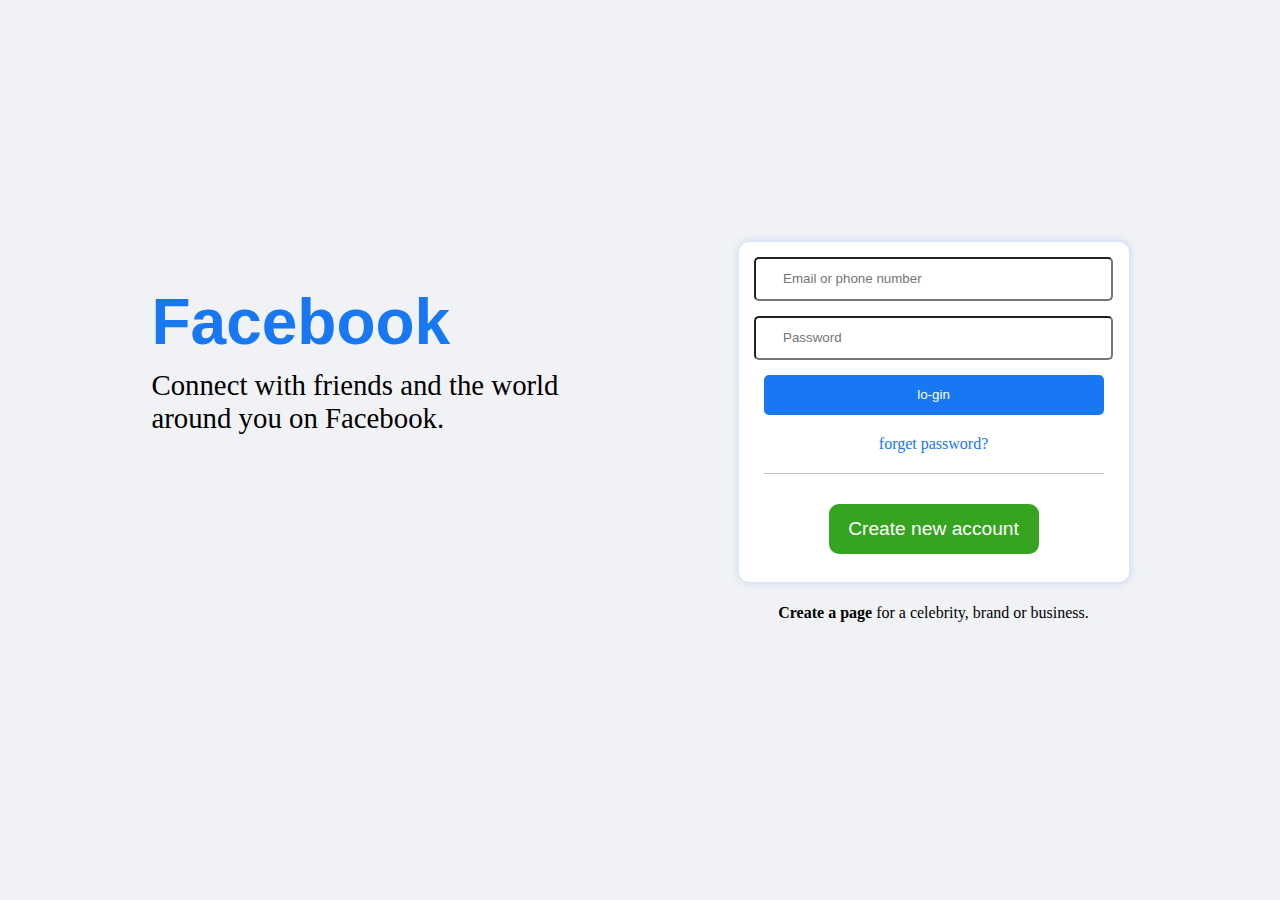
==== index.html @ abb7cc88 "Add files via upload" ====
<!DOCTYPE html>
<html lang="en">

<head>
    <meta charset="UTF-8">
    <meta http-equiv="X-UA-Compatible" content="IE=edge">
    <meta name="viewport" content="width=device-width, initial-scale=1.0">
    <link rel="stylesheet" href="style.css">
    <title>Facebook Clone</title>
</head>

<body>
    <div class="row">
        <div class="facebook-text">
            <h1>Facebook</h1>
            <p>Connect with friends and the world <br> around you on Facebook.</p>
        </div>
        <div class="box">
            <form class="form-box" action="hello">
                <input type="username" placeholder="Email or phone number">
                <input type="password" placeholder="Password">
                <button class="button" type="submit">lo-gin</button> <br>
                <a href="#">forget password?</a>
            </form>
            <div class="create">
                <button>
                    Create new account
                </button>
            </div>
            <div class="faltu">
                <p><a href="#">Create a page</a> for a celebrity, brand or business.</p>
            </div>
        </div>

    </div>
</body>
<script src="index.js">
</script>
</html>
---- style.css ----
*{
    margin: 0px;
    padding: 0px;
}

.row{
   height: 100vh;
    display: flex;
    justify-content: center;
    align-items: center;
    background-color: #f0f2f5;
}

.facebook-text {
    margin-right: 30px;
    margin-bottom: 14%;
}
.facebook-text h1{
    font-size: 4rem;
    color: rgb(24, 119, 242);
    font-family: 'Franklin Gothic Medium', 'Arial Narrow', Arial, sans-serif;
}
.facebook-text p{
    font-size: 1.8rem;
    margin-top: 10px;
}



/* *********************** */
.box{
    margin-left: 150px;
    border-radius: 10px;
    height: 340px;
    width: 390px;
    background-color:rgb(255, 255, 255);
    box-shadow: 0px 0px 5px 3px #d9e3f1;
    margin-bottom: 6%;
    text-align: center;
    
}
input{
    display: block;
    width: 340px;
    height: 40px;
    margin: 15px auto;
    border-radius: 5px;
    caret-color: rgb(4, 23, 15);
   padding-left: 15px;
}
input::placeholder{
    padding: 12px;
}
.button{
    width: 340px;
    background-color:rgb(24, 119, 242) ;
    height: 40px;
    color: white;
    border: 0px;
    border-radius: 5px;
    margin-bottom: 20px;
    cursor: pointer;
}
.button:hover{
    transition: 0.5s;
    transform: scale(1.01);
}
.box a{
    color: rgb(24, 119, 242);
    text-decoration: none;
    
}
.box a:hover{
  
    text-decoration: underline;
    
}
.create{
    margin: 20px auto;
     width: 340px;
     border-top: 1px solid rgb(203, 192, 192);
}
.create button{
    width: 210px;
    height: 50px;
    margin-top: 30px;
    background-color: rgb(54, 164, 32);
    border: 0px;
    border-radius: 10px;
    color: white;
    font-size: 1.2rem;
}
.create button:hover{
    transition: 0.5s;
    transform: scale(1.01);
}
.faltu{
    margin-top: 50px;
    position: relative;

}
.faltu p a{
   color: black;
   font-weight: 600;

}
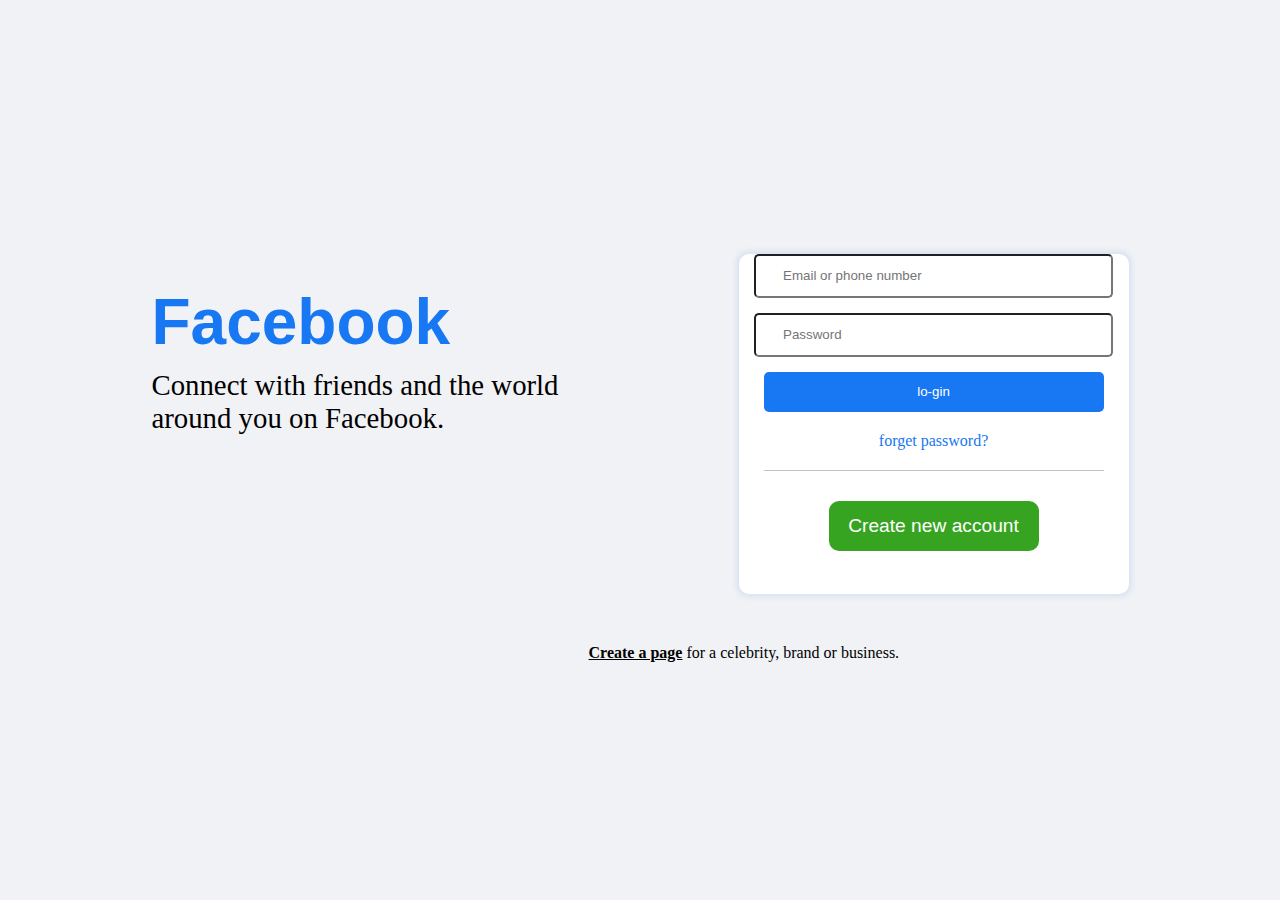
==== commit 16118c0a: "make responsive" ====
--- a/index.html
+++ b/index.html
@@ -11,29 +11,38 @@
 
 <body>
     <div class="row">
+
         <div class="facebook-text">
             <h1>Facebook</h1>
             <p>Connect with friends and the world <br> around you on Facebook.</p>
         </div>
-        <div class="box">
-            <form class="form-box" action="hello">
-                <input type="username" placeholder="Email or phone number">
-                <input type="password" placeholder="Password">
-                <button class="button" type="submit">lo-gin</button> <br>
-                <a href="#">forget password?</a>
-            </form>
-            <div class="create">
-                <button>
-                    Create new account
-                </button>
+
+        <div class="container">
+            <div class="box">
+                <form class="form-box" action="hello">
+                    <input type="username" placeholder="Email or phone number">
+                    <input type="password" placeholder="Password">
+                    <button class="button" type="submit">lo-gin</button> <br>
+                    <a href="#">forget password?</a>
+                </form>
+                <div class="create">
+                    <button>
+                        Create new account
+                    </button>
+                </div>
             </div>
             <div class="faltu">
                 <p><a href="#">Create a page</a> for a celebrity, brand or business.</p>
             </div>
+
         </div>
+    </div>
 
-    </div>
+
+
+
 </body>
 <script src="index.js">
 </script>
+
 </html>--- a/style.css
+++ b/style.css
@@ -104,3 +104,47 @@
    font-weight: 600;
 
 }
+/* **************************responsivecss*************** */
+@media(max-width:700px){
+    .row{
+        height: auto;
+         display: block;
+         text-align: center;
+         width: 100%;
+        margin: auto;
+        
+     }
+     .facebook-text {
+        width: 100%;
+        margin: auto;
+     }
+     .facebook-text h1{
+        padding-top: 2rem;
+        font-size: 2.5rem;
+        color: rgb(24, 119, 242);
+        font-family: 'Franklin Gothic Medium', 'Arial Narrow', Arial, sans-serif;
+    }
+    .facebook-text p{
+        padding-bottom: 2rem;
+        font-size: 1rem;
+        margin-top: 10px;
+    }
+     .container{
+        height: 80vh;
+        width: 100%;
+        margin: auto;
+    }
+     .box form{
+       padding: 1rem;
+    }
+    .box{
+        border-radius: 10px;
+        height: 50vh;
+        width: 390px;
+        margin: 20px auto auto auto;
+        background-color:rgb(255, 255, 255);
+        box-shadow: 0px 0px 5px 3px #d9e3f1;
+        text-align: center;
+    }
+   
+}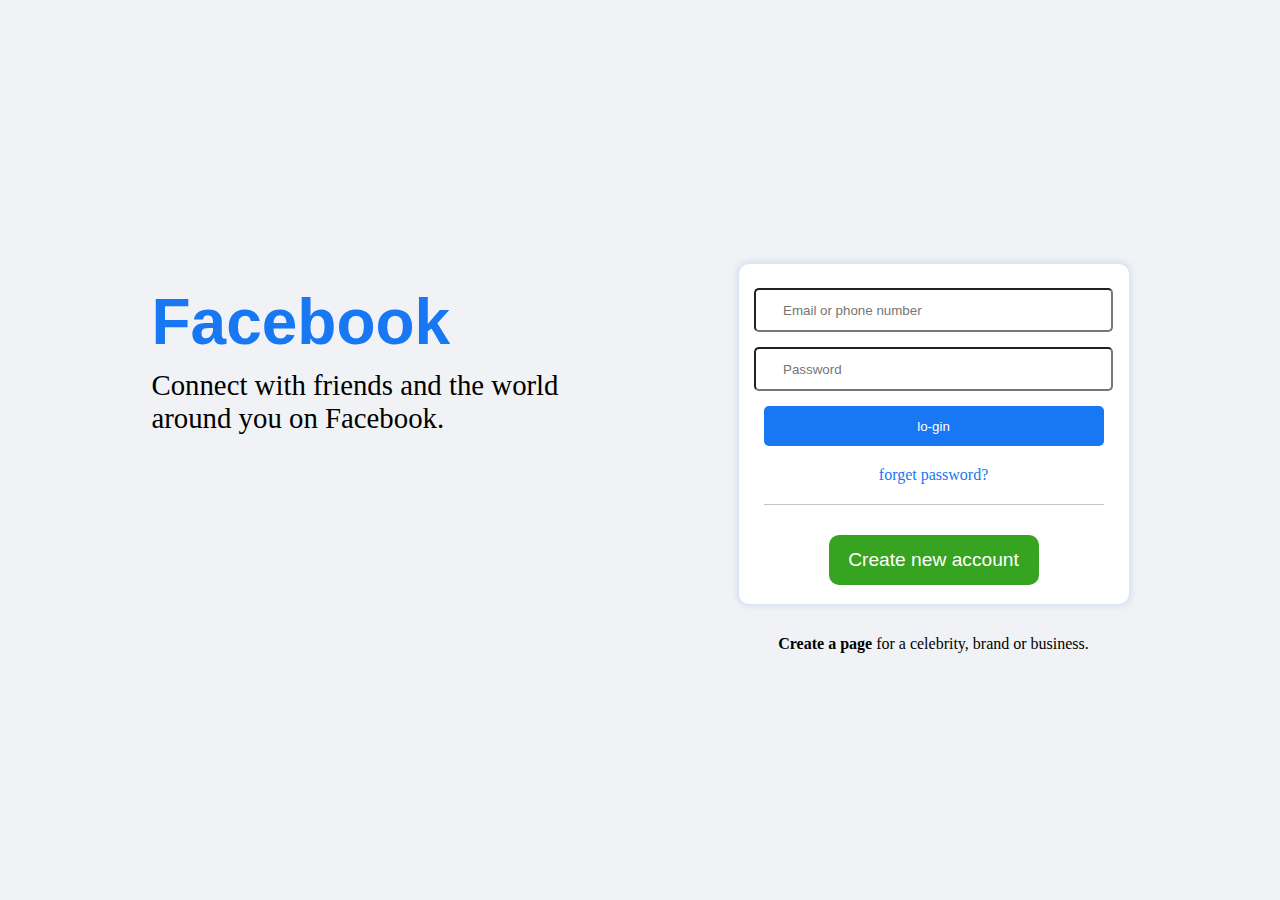
==== commit 7cf1c65e: "make responsive" ====
--- a/index.html
+++ b/index.html
@@ -30,9 +30,9 @@
                         Create new account
                     </button>
                 </div>
-            </div>
-            <div class="faltu">
-                <p><a href="#">Create a page</a> for a celebrity, brand or business.</p>
+                <div class="faltu">
+                    <p><a href="#">Create a page</a> for a celebrity, brand or business.</p>
+                </div>
             </div>
 
         </div>
--- a/style.css
+++ b/style.css
@@ -39,6 +39,9 @@
     text-align: center;
     
 }
+.box form{
+    padding-top: .6rem;
+ }
 input{
     display: block;
     width: 340px;
@@ -105,9 +108,9 @@
 
 }
 /* **************************responsivecss*************** */
-@media(max-width:700px){
+@media(max-width:800px){
     .row{
-        height: auto;
+        height: 90vh;
          display: block;
          text-align: center;
          width: 100%;
@@ -130,7 +133,7 @@
         margin-top: 10px;
     }
      .container{
-        height: 80vh;
+        height: 90vh;
         width: 100%;
         margin: auto;
     }
@@ -139,12 +142,16 @@
     }
     .box{
         border-radius: 10px;
-        height: 50vh;
+        height: 60vh;
         width: 390px;
         margin: 20px auto auto auto;
         background-color:rgb(255, 255, 255);
         box-shadow: 0px 0px 5px 3px #d9e3f1;
         text-align: center;
     }
+    .faltu p a{
+    padding-bottom: 6rem;
+     
+     }
    
 }